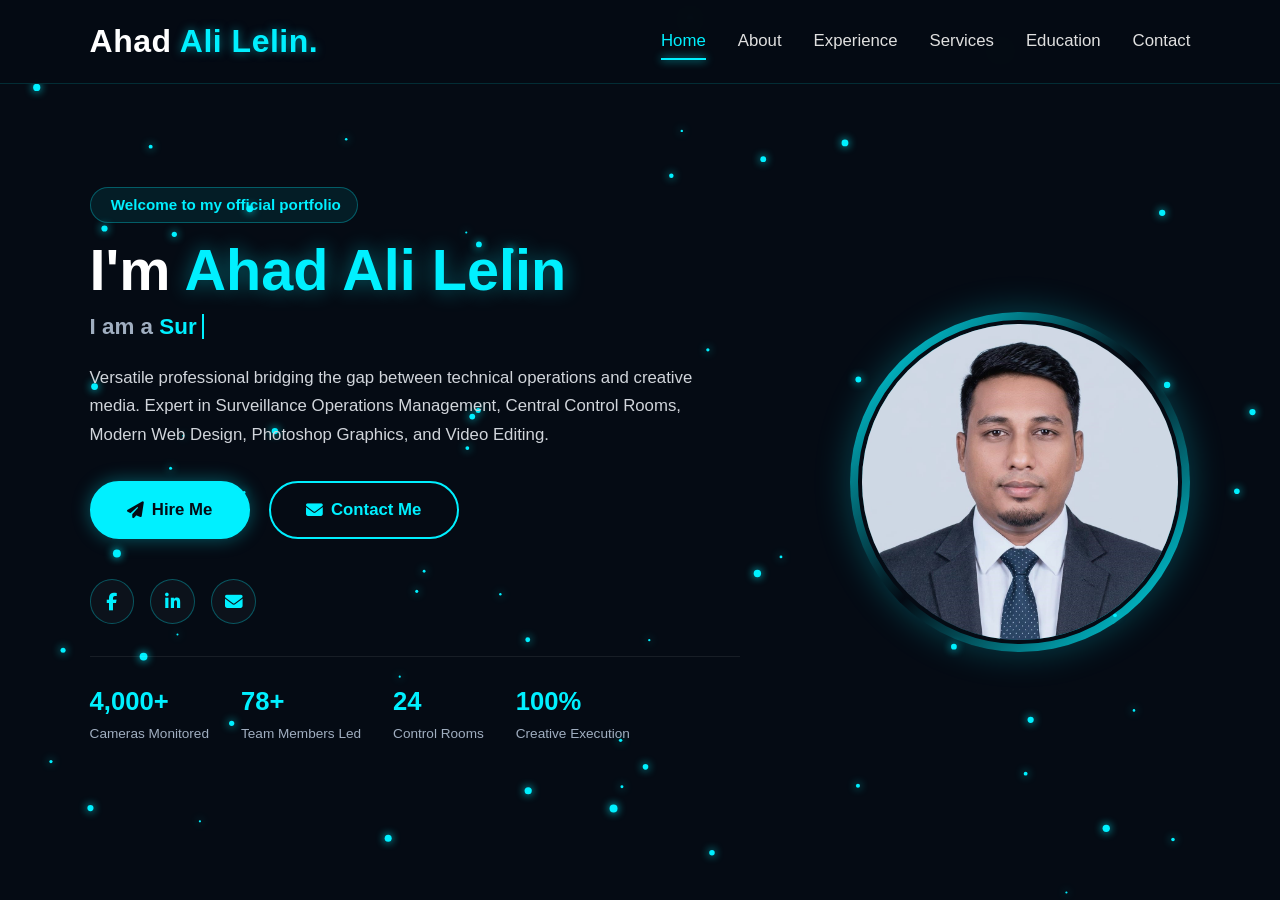
==== index.html @ 4cce3e2f "Update index.html" ====
<!DOCTYPE html>
<html lang="bn">
<head>
    <meta charset="UTF-8">
    <meta name="viewport" content="width=device-width, initial-scale=1.0">
    <title>Ahad Ali Lelin - Portfolio</title>
    <link rel="stylesheet" href="https://cdnjs.cloudflare.com/ajax/libs/font-awesome/6.4.2/css/all.min.css">
    <style>
        * { margin: 0; padding: 0; box-sizing: border-box; font-family: 'Segoe UI', Tahoma, Geneva, Verdana, sans-serif; }
        body { background-color: #050b14; color: #fff; overflow-x: hidden; line-height: 1.6; }
        #bg-canvas { position: fixed; top: 0; left: 0; width: 100%; height: 100%; z-index: -1; background-color: #050b14; pointer-events: none; }
        
        .header { position: fixed; top: 0; left: 0; width: 100%; padding: 1rem 7%; background: rgba(5, 11, 20, 0.95); backdrop-filter: blur(12px); display: flex; justify-content: space-between; align-items: center; z-index: 100; border-bottom: 1px solid rgba(0, 240, 255, 0.15); }
        .logo { font-size: 2rem; color: #fff; text-decoration: none; font-weight: 700; letter-spacing: 0.5px; }
        .logo span { color: #00f0ff; text-shadow: 0 0 10px rgba(0, 240, 255, 0.5); }
        
        .navbar { display: flex; align-items: center; gap: 2rem; }
        .navbar a { font-size: 1.05rem; color: #e0e0e0; text-decoration: none; font-weight: 500; transition: all 0.3s ease; position: relative; }
        .navbar a::after { content: ''; position: absolute; bottom: -5px; left: 0; width: 0%; height: 2px; background: #00f0ff; transition: 0.3s ease; box-shadow: 0 0 8px #00f0ff; }
        .navbar a:hover::after, .navbar a.active::after { width: 100%; }
        .navbar a:hover, .navbar a.active { color: #00f0ff; }
        
        /* Mobile Menu Toggle Icon */
        #menu-icon { font-size: 1.8rem; color: #00f0ff; cursor: pointer; display: none; }

        section { min-height: 100vh; padding: 8rem 7% 4rem; max-width: 1300px; margin: 0 auto; }
        
        .home { display: flex; align-items: center; justify-content: space-between; gap: 4rem; }
        .home-content { max-width: 650px; }
        .greeting-badge {
            display: inline-block;
            background: rgba(0, 240, 255, 0.08);
            border: 1px solid rgba(0, 240, 255, 0.3);
            color: #00f0ff;
            padding: 0.3rem 1rem;
            border-radius: 20px;
            font-size: 0.95rem;
            margin-bottom: 1rem;
            font-weight: 600;
        }

        .home-content h1 { font-size: 3.6rem; font-weight: 800; margin-bottom: 0.4rem; color: #fff; line-height: 1.1; }
        .home-content h1 span { color: #00f0ff; text-shadow: 0 0 20px rgba(0, 240, 255, 0.4); }
        .typing-title { font-size: 1.4rem; font-weight: 600; color: #a0aec0; margin-bottom: 1.2rem; min-height: 2.2rem; }
        .typing-title span { color: #00f0ff; border-right: 2px solid #00f0ff; padding-right: 5px; animation: blink 0.75s infinite; }

        @keyframes blink { 0%, 100% { border-color: transparent; } 50% { border-color: #00f0ff; } }

        .home-content p { font-size: 1.05rem; margin-bottom: 2rem; color: #d1d5db; line-height: 1.7; }
        
        .btn-group { display: flex; gap: 1.2rem; align-items: center; margin-bottom: 2.5rem; flex-wrap: wrap; }
        .btn { display: inline-flex; align-items: center; gap: 0.5rem; padding: 0.85rem 2.2rem; background: #00f0ff; border-radius: 30px; box-shadow: 0 0 18px rgba(0, 240, 255, 0.35); font-size: 1.05rem; color: #050b14; text-decoration: none; font-weight: 700; transition: 0.3s ease; border: 2px solid #00f0ff; }
        .btn:hover { box-shadow: 0 0 28px #00f0ff; transform: translateY(-2px); }
        .btn-outline { background: transparent; color: #00f0ff; box-shadow: none; }
        .btn-outline:hover { background: rgba(0, 240, 255, 0.1); color: #00f0ff; box-shadow: 0 0 15px rgba(0, 240, 255, 0.2); }

        .social-media { display: flex; gap: 1rem; }
        .social-media a { display: inline-flex; justify-content: center; align-items: center; width: 2.8rem; height: 2.8rem; background: rgba(255, 255, 255, 0.03); border: 1px solid rgba(0, 240, 255, 0.3); border-radius: 50%; font-size: 1.1rem; color: #00f0ff; text-decoration: none; transition: 0.3s ease; }
        .social-media a:hover { background: #00f0ff; color: #050b14; box-shadow: 0 0 20px #00f0ff; transform: translateY(-3px); }
        
        .home-img { position: relative; display: flex; justify-content: center; align-items: center; }
        .img-box { position: relative; width: 340px; height: 340px; border-radius: 50%; padding: 8px; background: linear-gradient(135deg, #00f0ff, transparent, #00f0ff); box-shadow: 0 0 35px rgba(0, 240, 255, 0.25); }
        .img-box img { width: 100%; height: 100%; border-radius: 50%; object-fit: cover; border: 4px solid #050b14; }

        .hero-stats {
            display: flex;
            gap: 2rem;
            margin-top: 2rem;
            padding-top: 1.5rem;
            border-top: 1px solid rgba(255, 255, 255, 0.08);
        }
        .stat-item h3 { font-size: 1.6rem; color: #00f0ff; font-weight: 700; }
        .stat-item p { font-size: 0.85rem; color: #a0aec0; }

        /* Responsive Styles for Mobile */
        @media (max-width: 991px) { 
            .header { padding: 1rem 4%; } 
            section { padding: 6rem 4% 3rem; } 
            .home { flex-direction: column-reverse; text-align: center; gap: 3rem; } 
            .btn-group, .social-media, .hero-stats { justify-content: center; } 
            .typing-title { min-height: auto; }
            .img-box { width: 280px; height: 280px; }
        }

        @media (max-width: 768px) { 
            #menu-icon { display: block; }
            
            .navbar {
                position: absolute;
                top: 100%;
                left: 0;
                width: 100%;
                padding: 1rem 7%;
                background: rgba(5, 11, 20, 0.98);
                backdrop-filter: blur(15px);
                border-bottom: 1px solid rgba(0, 240, 255, 0.2);
                flex-direction: column;
                align-items: flex-start;
                gap: 1.2rem;
                display: none; /* Hidden by default */
            }

            .navbar.active {
                display: flex; /* Show when active class is toggled */
            }

            .home-content h1 { font-size: 2.5rem; } 
            .hero-stats { flex-wrap: wrap; gap: 1rem; }
        }
    </style>
</head>
<body>
    <canvas id="bg-canvas"></canvas>

    <header class="header">
        <a href="index.html" class="logo">Ahad<span> Ali Lelin.</span></a>
        
        <!-- Mobile Menu Icon -->
        <i class="fa-solid fa-bars" id="menu-icon"></i>

        <nav class="navbar" id="navbar">
            <a href="index.html" class="active">Home</a>
            <a href="about.html">About</a>
            <a href="experience.html">Experience</a>
            <a href="services.html">Services</a>
            <a href="education.html">Education</a>
            <a href="contact.html">Contact</a>
        </nav>
    </header>

    <section class="home">
        <div class="home-content">
            <div class="greeting-badge"><i class="fa-solid fa-sparkles"></i> Welcome to my official portfolio</div>
            <h1>I'm <span>Ahad Ali Lelin</span></h1>
            <div class="typing-title">I am a <span id="typed-text"></span></div>
            
            <p>Versatile professional bridging the gap between technical operations and creative media. Expert in Surveillance Operations Management, Central Control Rooms, Modern Web Design, Photoshop Graphics, and Video Editing.</p>
            
            <div class="btn-group">
                <a href="contact.html" class="btn"><i class="fa-solid fa-paper-plane"></i> Hire Me</a>
                <a href="contact.html" class="btn btn-outline"><i class="fa-solid fa-envelope"></i> Contact Me</a>
            </div>

            <div class="social-media">
                <a href="https://www.facebook.com/ahedali.co" target="_blank" title="Facebook"><i class="fa-brands fa-facebook-f"></i></a>
                <a href="https://www.linkedin.com/in/ahed-ali-1a391a42a" target="_blank" title="LinkedIn"><i class="fa-brands fa-linkedin-in"></i></a>
                <a href="mailto:lalin1622214@gmail.com" title="Email"><i class="fa-solid fa-envelope"></i></a>
            </div>

            <div class="hero-stats">
                <div class="stat-item">
                    <h3>4,000+</h3>
                    <p>Cameras Monitored</p>
                </div>
                <div class="stat-item">
                    <h3>78+</h3>
                    <p>Team Members Led</p>
                </div>
                <div class="stat-item">
                    <h3>24</h3>
                    <p>Control Rooms</p>
                </div>
                <div class="stat-item">
                    <h3>100%</h3>
                    <p>Creative Execution</p>
                </div>
            </div>
        </div>

        <div class="home-img">
            <div class="img-box">
                <img src="profile.jpg" alt="Ahad Ali Lelin">
            </div>
        </div>
    </section>

    <script>
        // Mobile Navbar Toggle Functionality
        const menuIcon = document.getElementById('menu-icon');
        const navbar = document.getElementById('navbar');

        menuIcon.addEventListener('click', () => {
            navbar.classList.toggle('active');
            menuIcon.classList.toggle('fa-xmark'); // Icon changes to 'X' on open
        });

        // Close navbar when clicking on a link (for smooth navigation)
        document.querySelectorAll('.navbar a').forEach(link => {
            link.addEventListener('click', () => {
                navbar.classList.remove('active');
                menuIcon.classList.remove('fa-xmark');
            });
        });

        // Typing animation
        const textArray = [
            "Surveillance Operations Lead", 
            "Central Control Room Expert", 
            "Modern Web Designer", 
            "Graphic & Video Creator", 
            "B2B Workflow Specialist"
        ];
        let textIndex = 0;
        let charIndex = 0;
        const typedTextSpan = document.getElementById("typed-text");

        function type() {
            if (charIndex < textArray[textIndex].length) {
                typedTextSpan.textContent += textArray[textIndex].charAt(charIndex);
                charIndex++;
                setTimeout(type, 100);
            } else {
                setTimeout(erase, 2000);
            }
        }

        function erase() {
            if (charIndex > 0) {
                typedTextSpan.textContent = textArray[textIndex].substring(0, charIndex - 1);
                charIndex--;
                setTimeout(erase, 50);
            } else {
                textIndex = (textIndex + 1) % textArray.length;
                setTimeout(type, 500);
            }
        }

        document.addEventListener("DOMContentLoaded", () => {
            if (textArray.length) setTimeout(type, 1000);
        });

        // Canvas Background Animation
        const canvas = document.getElementById('bg-canvas');
        const ctx = canvas.getContext('2d');
        let particlesArray = [];
        const numberOfParticles = 70;

        function resizeCanvas() { canvas.width = window.innerWidth; canvas.height = window.innerHeight; }
        resizeCanvas();
        window.addEventListener('resize', resizeCanvas);

        class Particle {
            constructor() {
                this.x = Math.random() * canvas.width;
                this.y = Math.random() * canvas.height;
                this.size = Math.random() * 3 + 1;
                this.speedX = (Math.random() - 0.5) * 0.5;
                this.speedY = (Math.random() - 0.5) * 0.5;
                this.color = '#00f0ff';
            }
            update() {
                this.x += this.speedX; this.y += this.speedY;
                if (this.x > canvas.width) this.x = 0; if (this.x < 0) this.x = canvas.width;
                if (this.y > canvas.height) this.y = 0; if (this.y < 0) this.y = canvas.height;
            }
            draw() {
                ctx.beginPath(); ctx.arc(this.x, this.y, this.size, 0, Math.PI * 2);
                ctx.fillStyle = this.color; ctx.shadowBlur = 8; ctx.shadowColor = this.color; ctx.fill();
            }
        }

        function init() { particlesArray = []; for (let i = 0; i < numberOfParticles; i++) { particlesArray.push(new Particle()); } }
        function animate() { ctx.clearRect(0, 0, canvas.width, canvas.height); for (let i = 0; i < particlesArray.length; i++) { particlesArray[i].update(); particlesArray[i].draw(); } requestAnimationFrame(animate); }
        init(); animate();
    </script>
</body>
</html>
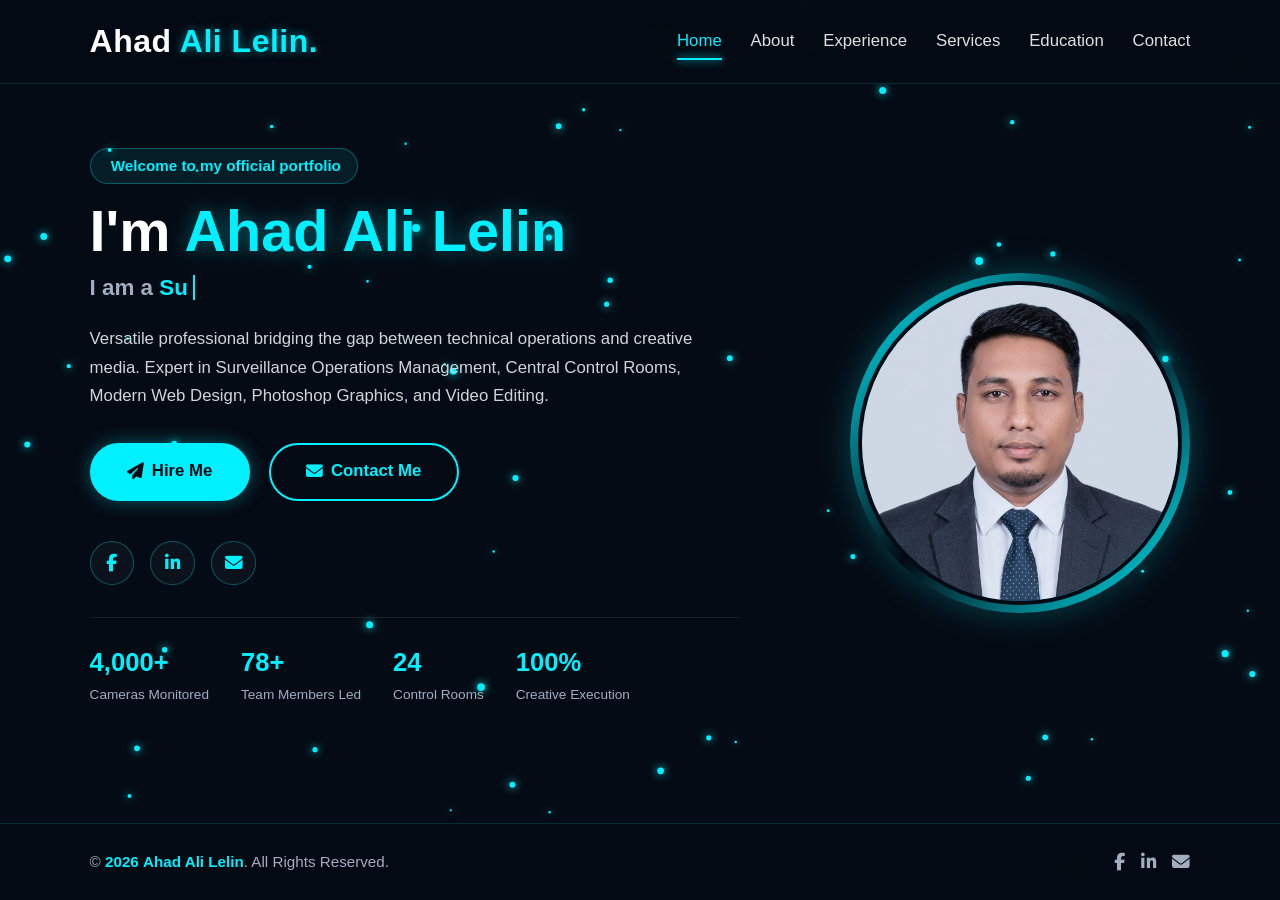
==== commit 7a17cc2a: "Update index.html" ====
--- a/index.html
+++ b/index.html
@@ -7,23 +7,35 @@
     <link rel="stylesheet" href="https://cdnjs.cloudflare.com/ajax/libs/font-awesome/6.4.2/css/all.min.css">
     <style>
         * { margin: 0; padding: 0; box-sizing: border-box; font-family: 'Segoe UI', Tahoma, Geneva, Verdana, sans-serif; }
-        body { background-color: #050b14; color: #fff; overflow-x: hidden; line-height: 1.6; }
+        body { background-color: #050b14; color: #fff; overflow-x: hidden; line-height: 1.6; display: flex; flex-direction: column; min-height: 100vh; }
         #bg-canvas { position: fixed; top: 0; left: 0; width: 100%; height: 100%; z-index: -1; background-color: #050b14; pointer-events: none; }
         
-        .header { position: fixed; top: 0; left: 0; width: 100%; padding: 1rem 7%; background: rgba(5, 11, 20, 0.95); backdrop-filter: blur(12px); display: flex; justify-content: space-between; align-items: center; z-index: 100; border-bottom: 1px solid rgba(0, 240, 255, 0.15); }
-        .logo { font-size: 2rem; color: #fff; text-decoration: none; font-weight: 700; letter-spacing: 0.5px; }
+        /* Fixed Header Always Visible */
+        .header { 
+            position: fixed; 
+            top: 0; 
+            left: 0; 
+            width: 100%; 
+            padding: 1rem 7%; 
+            background: rgba(5, 11, 20, 0.95); 
+            backdrop-filter: blur(12px); 
+            display: flex; 
+            justify-content: space-between; 
+            align-items: center; 
+            z-index: 100; 
+            border-bottom: 1px solid rgba(0, 240, 255, 0.15); 
+        }
+
+        .logo { font-size: 2rem; color: #fff; text-decoration: none; font-weight: 700; letter-spacing: 0.5px; white-space: nowrap; }
         .logo span { color: #00f0ff; text-shadow: 0 0 10px rgba(0, 240, 255, 0.5); }
         
-        .navbar { display: flex; align-items: center; gap: 2rem; }
-        .navbar a { font-size: 1.05rem; color: #e0e0e0; text-decoration: none; font-weight: 500; transition: all 0.3s ease; position: relative; }
+        .navbar { display: flex; align-items: center; gap: 1.8rem; }
+        .navbar a { font-size: 1.05rem; color: #e0e0e0; text-decoration: none; font-weight: 500; transition: all 0.3s ease; position: relative; white-space: nowrap; }
         .navbar a::after { content: ''; position: absolute; bottom: -5px; left: 0; width: 0%; height: 2px; background: #00f0ff; transition: 0.3s ease; box-shadow: 0 0 8px #00f0ff; }
         .navbar a:hover::after, .navbar a.active::after { width: 100%; }
         .navbar a:hover, .navbar a.active { color: #00f0ff; }
-        
-        /* Mobile Menu Toggle Icon */
-        #menu-icon { font-size: 1.8rem; color: #00f0ff; cursor: pointer; display: none; }
-
-        section { min-height: 100vh; padding: 8rem 7% 4rem; max-width: 1300px; margin: 0 auto; }
+
+        section { min-height: calc(100vh - 120px); padding: 8rem 7% 4rem; max-width: 1300px; margin: 0 auto; width: 100%; flex: 1; }
         
         .home { display: flex; align-items: center; justify-content: space-between; gap: 4rem; }
         .home-content { max-width: 650px; }
@@ -72,40 +84,103 @@
         .stat-item h3 { font-size: 1.6rem; color: #00f0ff; font-weight: 700; }
         .stat-item p { font-size: 0.85rem; color: #a0aec0; }
 
-        /* Responsive Styles for Mobile */
+        /* Footer Styling */
+        .footer {
+            background: rgba(5, 11, 20, 0.95);
+            backdrop-filter: blur(12px);
+            border-top: 1px solid rgba(0, 240, 255, 0.15);
+            padding: 1.5rem 7%;
+            text-align: center;
+            margin-top: auto;
+        }
+
+        .footer-content {
+            max-width: 1300px;
+            margin: 0 auto;
+            display: flex;
+            justify-content: space-between;
+            align-items: center;
+            flex-wrap: wrap;
+            gap: 1rem;
+        }
+
+        .footer-text {
+            color: #a0aec0;
+            font-size: 0.95rem;
+        }
+
+        .footer-text span {
+            color: #00f0ff;
+            font-weight: 600;
+        }
+
+        .footer-socials {
+            display: flex;
+            gap: 1rem;
+        }
+
+        .footer-socials a {
+            color: #a0aec0;
+            font-size: 1.1rem;
+            transition: all 0.3s ease;
+        }
+
+        .footer-socials a:hover {
+            color: #00f0ff;
+            transform: translateY(-2px);
+        }
+
+        /* Tablet Responsive Styles */
         @media (max-width: 991px) { 
-            .header { padding: 1rem 4%; } 
-            section { padding: 6rem 4% 3rem; } 
+            .header { padding: 0.8rem 4%; } 
+            section { padding: 6.5rem 4% 3rem; } 
             .home { flex-direction: column-reverse; text-align: center; gap: 3rem; } 
             .btn-group, .social-media, .hero-stats { justify-content: center; } 
             .typing-title { min-height: auto; }
             .img-box { width: 280px; height: 280px; }
         }
 
+        /* Mobile Responsive Styles */
         @media (max-width: 768px) { 
-            #menu-icon { display: block; }
-            
+            .header {
+                flex-direction: column;
+                gap: 0.6rem;
+                padding: 0.8rem 3%;
+            }
+
+            .logo {
+                font-size: 1.5rem;
+            }
+
             .navbar {
-                position: absolute;
-                top: 100%;
-                left: 0;
+                display: flex !important;
                 width: 100%;
-                padding: 1rem 7%;
-                background: rgba(5, 11, 20, 0.98);
-                backdrop-filter: blur(15px);
-                border-bottom: 1px solid rgba(0, 240, 255, 0.2);
+                overflow-x: auto;
+                white-space: nowrap;
+                justify-content: flex-start;
+                padding-bottom: 0.4rem;
+                gap: 1.2rem;
+                -webkit-overflow-scrolling: touch;
+            }
+
+            .navbar::-webkit-scrollbar {
+                display: none;
+            }
+
+            .navbar a {
+                font-size: 0.95rem;
+                padding: 0.2rem 0;
+            }
+
+            section { padding-top: 8.5rem; }
+            .home-content h1 { font-size: 2.2rem; } 
+            .hero-stats { flex-wrap: wrap; gap: 1rem; }
+
+            .footer-content {
                 flex-direction: column;
-                align-items: flex-start;
-                gap: 1.2rem;
-                display: none; /* Hidden by default */
-            }
-
-            .navbar.active {
-                display: flex; /* Show when active class is toggled */
-            }
-
-            .home-content h1 { font-size: 2.5rem; } 
-            .hero-stats { flex-wrap: wrap; gap: 1rem; }
+                justify-content: center;
+                text-align: center;
+            }
         }
     </style>
 </head>
@@ -115,9 +190,6 @@
     <header class="header">
         <a href="index.html" class="logo">Ahad<span> Ali Lelin.</span></a>
         
-        <!-- Mobile Menu Icon -->
-        <i class="fa-solid fa-bars" id="menu-icon"></i>
-
         <nav class="navbar" id="navbar">
             <a href="index.html" class="active">Home</a>
             <a href="about.html">About</a>
@@ -174,23 +246,21 @@
         </div>
     </section>
 
+    <!-- Footer Section -->
+    <footer class="footer">
+        <div class="footer-content">
+            <p class="footer-text">&copy; <span id="year"></span> <span>Ahad Ali Lelin</span>. All Rights Reserved.</p>
+            <div class="footer-socials">
+                <a href="https://www.facebook.com/ahedali.co" target="_blank" title="Facebook"><i class="fa-brands fa-facebook-f"></i></a>
+                <a href="https://www.linkedin.com/in/ahed-ali-1a391a42a" target="_blank" title="LinkedIn"><i class="fa-brands fa-linkedin-in"></i></a>
+                <a href="mailto:lalin1622214@gmail.com" title="Email"><i class="fa-solid fa-envelope"></i></a>
+            </div>
+        </div>
+    </footer>
+
     <script>
-        // Mobile Navbar Toggle Functionality
-        const menuIcon = document.getElementById('menu-icon');
-        const navbar = document.getElementById('navbar');
-
-        menuIcon.addEventListener('click', () => {
-            navbar.classList.toggle('active');
-            menuIcon.classList.toggle('fa-xmark'); // Icon changes to 'X' on open
-        });
-
-        // Close navbar when clicking on a link (for smooth navigation)
-        document.querySelectorAll('.navbar a').forEach(link => {
-            link.addEventListener('click', () => {
-                navbar.classList.remove('active');
-                menuIcon.classList.remove('fa-xmark');
-            });
-        });
+        // Set dynamic current year in footer
+        document.getElementById('year').textContent = new Date().getFullYear();
 
         // Typing animation
         const textArray = [
@@ -229,7 +299,7 @@
             if (textArray.length) setTimeout(type, 1000);
         });
 
-        // Canvas Background Animation
+        // Background Particles Canvas Animation
         const canvas = document.getElementById('bg-canvas');
         const ctx = canvas.getContext('2d');
         let particlesArray = [];
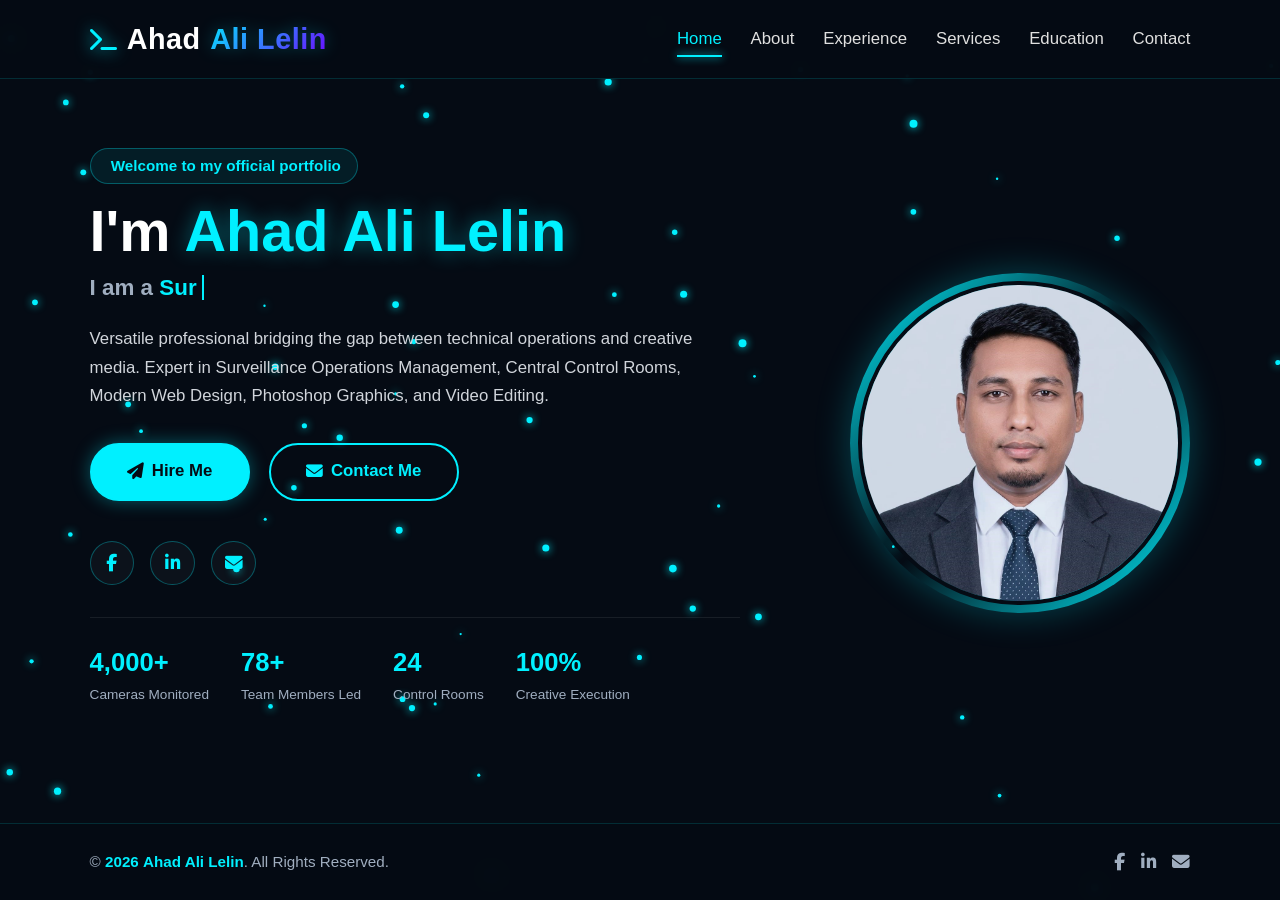
==== commit 3cba93cb: "Update index.html" ====
--- a/index.html
+++ b/index.html
@@ -26,8 +26,37 @@
             border-bottom: 1px solid rgba(0, 240, 255, 0.15); 
         }
 
-        .logo { font-size: 2rem; color: #fff; text-decoration: none; font-weight: 700; letter-spacing: 0.5px; white-space: nowrap; }
-        .logo span { color: #00f0ff; text-shadow: 0 0 10px rgba(0, 240, 255, 0.5); }
+        /* Updated Dynamic Neon Logo Styles */
+        .logo { 
+            font-size: 1.8rem; 
+            color: #ffffff; 
+            text-decoration: none; 
+            font-weight: 700; 
+            letter-spacing: 0.5px; 
+            white-space: nowrap; 
+            display: inline-flex;
+            align-items: center;
+            gap: 0.6rem;
+            transition: all 0.3s ease;
+        }
+
+        .logo-icon {
+            font-size: 1.5rem;
+            color: #00f0ff;
+            filter: drop-shadow(0 0 8px rgba(0, 240, 255, 0.8));
+            transition: transform 0.4s ease, color 0.4s ease;
+        }
+
+        .logo-accent {
+            background: linear-gradient(135deg, #00f0ff 0%, #7000ff 100%);
+            -webkit-background-clip: text;
+            -webkit-text-fill-color: transparent;
+            filter: drop-shadow(0 0 8px rgba(0, 240, 255, 0.3));
+        }
+
+        .logo:hover .logo-icon {
+            transform: rotate(15deg) scale(1.1);
+        }
         
         .navbar { display: flex; align-items: center; gap: 1.8rem; }
         .navbar a { font-size: 1.05rem; color: #e0e0e0; text-decoration: none; font-weight: 500; transition: all 0.3s ease; position: relative; white-space: nowrap; }
@@ -187,8 +216,11 @@
 <body>
     <canvas id="bg-canvas"></canvas>
 
+    <!-- Header with Dynamic Logo -->
     <header class="header">
-        <a href="index.html" class="logo">Ahad<span> Ali Lelin.</span></a>
+        <a href="index.html" class="logo">
+            <i class="fa-solid fa-terminal logo-icon"></i> Ahad<span class="logo-accent"> Ali Lelin</span>
+        </a>
         
         <nav class="navbar" id="navbar">
             <a href="index.html" class="active">Home</a>
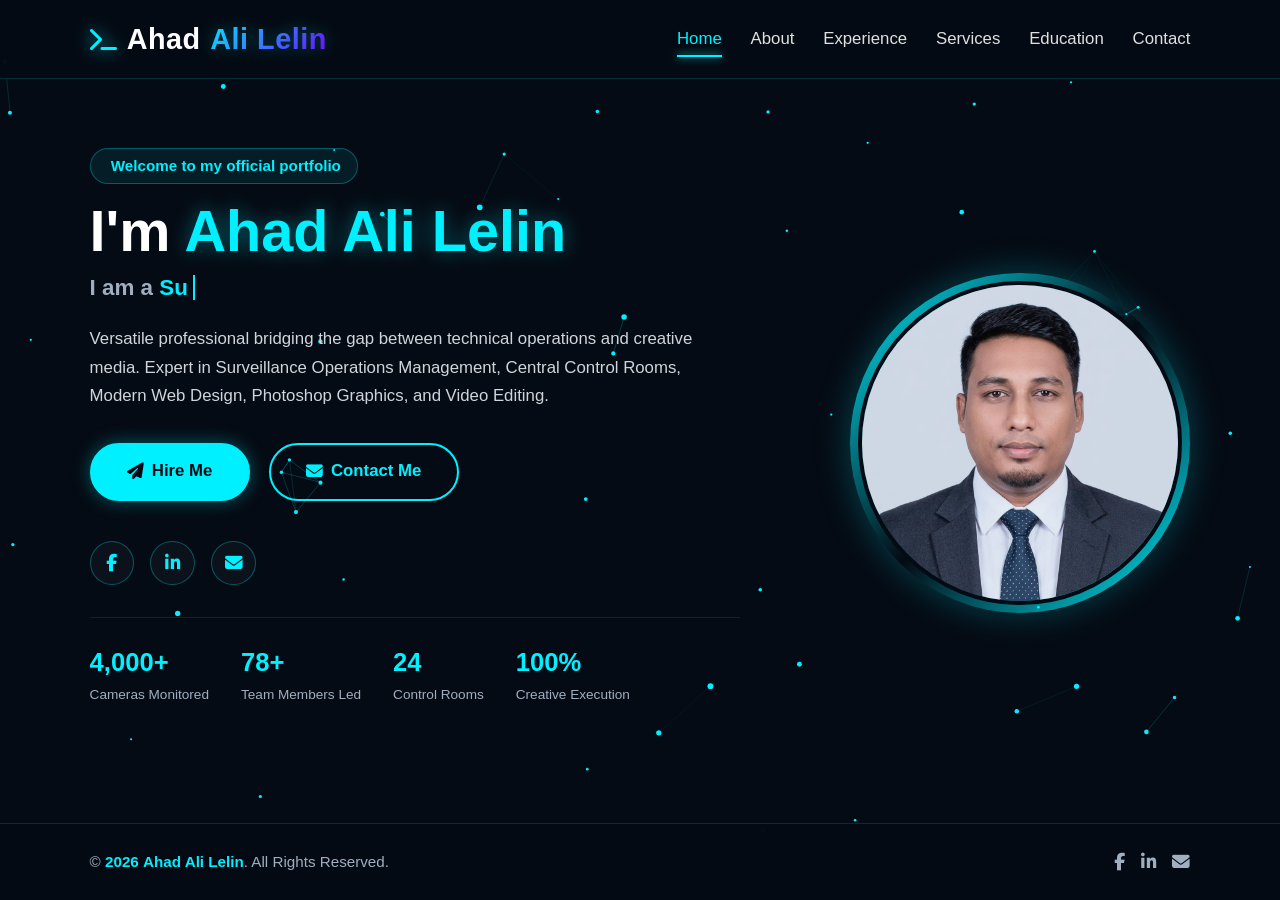
==== commit f7728244: "Update index.html" ====
--- a/index.html
+++ b/index.html
@@ -26,7 +26,7 @@
             border-bottom: 1px solid rgba(0, 240, 255, 0.15); 
         }
 
-        /* Updated Dynamic Neon Logo Styles */
+        /* Dynamic Neon Logo Styles */
         .logo { 
             font-size: 1.8rem; 
             color: #ffffff; 
@@ -216,7 +216,6 @@
 <body>
     <canvas id="bg-canvas"></canvas>
 
-    <!-- Header with Dynamic Logo -->
     <header class="header">
         <a href="index.html" class="logo">
             <i class="fa-solid fa-terminal logo-icon"></i> Ahad<span class="logo-accent"> Ali Lelin</span>
@@ -278,7 +277,6 @@
         </div>
     </section>
 
-    <!-- Footer Section -->
     <footer class="footer">
         <div class="footer-content">
             <p class="footer-text">&copy; <span id="year"></span> <span>Ahad Ali Lelin</span>. All Rights Reserved.</p>
@@ -331,39 +329,81 @@
             if (textArray.length) setTimeout(type, 1000);
         });
 
-        // Background Particles Canvas Animation
+        // Background Particles Canvas Animation (Services Page Logic with Connecting Lines)
         const canvas = document.getElementById('bg-canvas');
         const ctx = canvas.getContext('2d');
         let particlesArray = [];
-        const numberOfParticles = 70;
-
-        function resizeCanvas() { canvas.width = window.innerWidth; canvas.height = window.innerHeight; }
+        const numberOfParticles = 60;
+
+        function resizeCanvas() { 
+            canvas.width = window.innerWidth; 
+            canvas.height = window.innerHeight; 
+        }
         resizeCanvas();
-        window.addEventListener('resize', resizeCanvas);
+
+        window.addEventListener('resize', () => {
+            resizeCanvas();
+            init();
+        });
 
         class Particle {
             constructor() {
                 this.x = Math.random() * canvas.width;
                 this.y = Math.random() * canvas.height;
-                this.size = Math.random() * 3 + 1;
+                this.size = Math.random() * 2 + 1;
                 this.speedX = (Math.random() - 0.5) * 0.5;
                 this.speedY = (Math.random() - 0.5) * 0.5;
                 this.color = '#00f0ff';
             }
             update() {
-                this.x += this.speedX; this.y += this.speedY;
-                if (this.x > canvas.width) this.x = 0; if (this.x < 0) this.x = canvas.width;
-                if (this.y > canvas.height) this.y = 0; if (this.y < 0) this.y = canvas.height;
+                this.x += this.speedX; 
+                this.y += this.speedY;
+                if (this.x > canvas.width) this.x = 0; 
+                if (this.x < 0) this.x = canvas.width;
+                if (this.y > canvas.height) this.y = 0; 
+                if (this.y < 0) this.y = canvas.height;
             }
             draw() {
-                ctx.beginPath(); ctx.arc(this.x, this.y, this.size, 0, Math.PI * 2);
-                ctx.fillStyle = this.color; ctx.shadowBlur = 8; ctx.shadowColor = this.color; ctx.fill();
-            }
-        }
-
-        function init() { particlesArray = []; for (let i = 0; i < numberOfParticles; i++) { particlesArray.push(new Particle()); } }
-        function animate() { ctx.clearRect(0, 0, canvas.width, canvas.height); for (let i = 0; i < particlesArray.length; i++) { particlesArray[i].update(); particlesArray[i].draw(); } requestAnimationFrame(animate); }
-        init(); animate();
+                ctx.beginPath(); 
+                ctx.arc(this.x, this.y, this.size, 0, Math.PI * 2);
+                ctx.fillStyle = this.color; 
+                ctx.fill();
+            }
+        }
+
+        function init() { 
+            particlesArray = []; 
+            for (let i = 0; i < numberOfParticles; i++) { 
+                particlesArray.push(new Particle()); 
+            } 
+        }
+
+        function animate() { 
+            ctx.clearRect(0, 0, canvas.width, canvas.height); 
+            for (let i = 0; i < particlesArray.length; i++) { 
+                particlesArray[i].update(); 
+                particlesArray[i].draw(); 
+
+                for (let j = i; j < particlesArray.length; j++) {
+                    const dx = particlesArray[i].x - particlesArray[j].x;
+                    const dy = particlesArray[i].y - particlesArray[j].y;
+                    const distance = Math.sqrt(dx * dx + dy * dy);
+                    
+                    if (distance < 100) {
+                        ctx.beginPath();
+                        ctx.strokeStyle = `rgba(0, 240, 255, ${0.8 - distance/100})`;
+                        ctx.lineWidth = 0.5;
+                        ctx.moveTo(particlesArray[i].x, particlesArray[i].y);
+                        ctx.lineTo(particlesArray[j].x, particlesArray[j].y);
+                        ctx.stroke();
+                    }
+                }
+            } 
+            requestAnimationFrame(animate); 
+        }
+
+        init(); 
+        animate();
     </script>
 </body>
 </html>
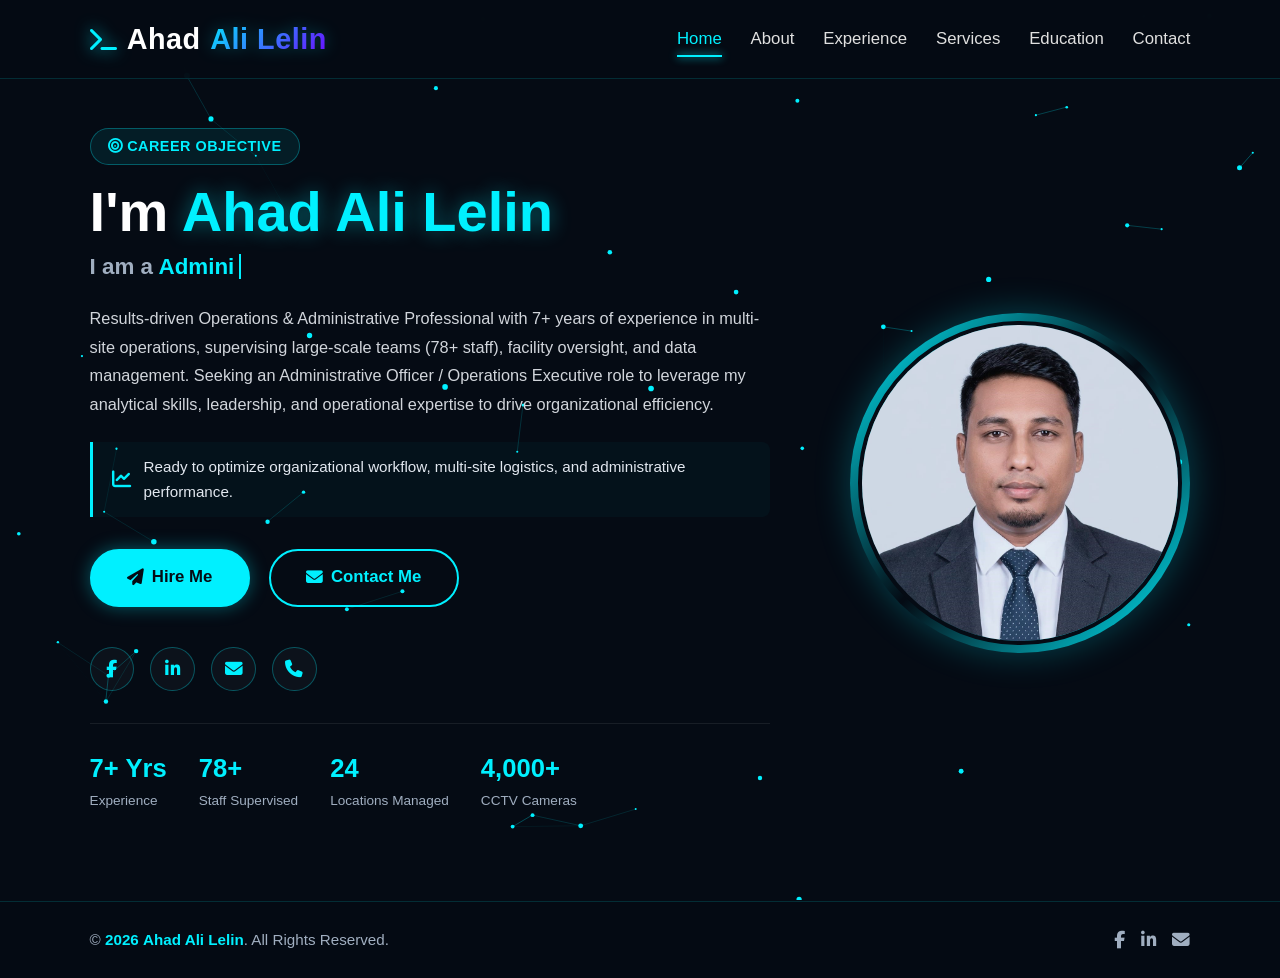
==== commit c3b139e8: "Update index.html" ====
--- a/index.html
+++ b/index.html
@@ -10,7 +10,6 @@
         body { background-color: #050b14; color: #fff; overflow-x: hidden; line-height: 1.6; display: flex; flex-direction: column; min-height: 100vh; }
         #bg-canvas { position: fixed; top: 0; left: 0; width: 100%; height: 100%; z-index: -1; background-color: #050b14; pointer-events: none; }
         
-        /* Fixed Header Always Visible */
         .header { 
             position: fixed; 
             top: 0; 
@@ -26,7 +25,6 @@
             border-bottom: 1px solid rgba(0, 240, 255, 0.15); 
         }
 
-        /* Dynamic Neon Logo Styles */
         .logo { 
             font-size: 1.8rem; 
             color: #ffffff; 
@@ -44,7 +42,7 @@
             font-size: 1.5rem;
             color: #00f0ff;
             filter: drop-shadow(0 0 8px rgba(0, 240, 255, 0.8));
-            transition: transform 0.4s ease, color 0.4s ease;
+            transition: transform 0.4s ease;
         }
 
         .logo-accent {
@@ -54,9 +52,7 @@
             filter: drop-shadow(0 0 8px rgba(0, 240, 255, 0.3));
         }
 
-        .logo:hover .logo-icon {
-            transform: rotate(15deg) scale(1.1);
-        }
+        .logo:hover .logo-icon { transform: rotate(15deg) scale(1.1); }
         
         .navbar { display: flex; align-items: center; gap: 1.8rem; }
         .navbar a { font-size: 1.05rem; color: #e0e0e0; text-decoration: none; font-weight: 500; transition: all 0.3s ease; position: relative; white-space: nowrap; }
@@ -67,28 +63,44 @@
         section { min-height: calc(100vh - 120px); padding: 8rem 7% 4rem; max-width: 1300px; margin: 0 auto; width: 100%; flex: 1; }
         
         .home { display: flex; align-items: center; justify-content: space-between; gap: 4rem; }
-        .home-content { max-width: 650px; }
+        .home-content { max-width: 680px; }
         .greeting-badge {
             display: inline-block;
             background: rgba(0, 240, 255, 0.08);
             border: 1px solid rgba(0, 240, 255, 0.3);
             color: #00f0ff;
-            padding: 0.3rem 1rem;
+            padding: 0.38rem 1.1rem;
             border-radius: 20px;
-            font-size: 0.95rem;
+            font-size: 0.9rem;
             margin-bottom: 1rem;
             font-weight: 600;
-        }
-
-        .home-content h1 { font-size: 3.6rem; font-weight: 800; margin-bottom: 0.4rem; color: #fff; line-height: 1.1; }
+            letter-spacing: 0.5px;
+        }
+
+        .home-content h1 { font-size: 3.5rem; font-weight: 800; margin-bottom: 0.4rem; color: #fff; line-height: 1.1; }
         .home-content h1 span { color: #00f0ff; text-shadow: 0 0 20px rgba(0, 240, 255, 0.4); }
         .typing-title { font-size: 1.4rem; font-weight: 600; color: #a0aec0; margin-bottom: 1.2rem; min-height: 2.2rem; }
         .typing-title span { color: #00f0ff; border-right: 2px solid #00f0ff; padding-right: 5px; animation: blink 0.75s infinite; }
 
         @keyframes blink { 0%, 100% { border-color: transparent; } 50% { border-color: #00f0ff; } }
 
-        .home-content p { font-size: 1.05rem; margin-bottom: 2rem; color: #d1d5db; line-height: 1.7; }
-        
+        .home-content p { font-size: 1.02rem; margin-bottom: 1.5rem; color: #d1d5db; line-height: 1.75; }
+        
+        /* Modern Objective Box */
+        .objective-card {
+            background: rgba(0, 240, 255, 0.03);
+            border-left: 3px solid #00f0ff;
+            padding: 0.8rem 1.2rem;
+            border-radius: 0 8px 8px 0;
+            margin-bottom: 2rem;
+            font-size: 0.95rem;
+            color: #e2e8f0;
+            display: flex;
+            align-items: center;
+            gap: 0.8rem;
+        }
+        .objective-card i { color: #00f0ff; font-size: 1.2rem; }
+
         .btn-group { display: flex; gap: 1.2rem; align-items: center; margin-bottom: 2.5rem; flex-wrap: wrap; }
         .btn { display: inline-flex; align-items: center; gap: 0.5rem; padding: 0.85rem 2.2rem; background: #00f0ff; border-radius: 30px; box-shadow: 0 0 18px rgba(0, 240, 255, 0.35); font-size: 1.05rem; color: #050b14; text-decoration: none; font-weight: 700; transition: 0.3s ease; border: 2px solid #00f0ff; }
         .btn:hover { box-shadow: 0 0 28px #00f0ff; transform: translateY(-2px); }
@@ -113,7 +125,6 @@
         .stat-item h3 { font-size: 1.6rem; color: #00f0ff; font-weight: 700; }
         .stat-item p { font-size: 0.85rem; color: #a0aec0; }
 
-        /* Footer Styling */
         .footer {
             background: rgba(5, 11, 20, 0.95);
             backdrop-filter: blur(12px);
@@ -133,83 +144,31 @@
             gap: 1rem;
         }
 
-        .footer-text {
-            color: #a0aec0;
-            font-size: 0.95rem;
-        }
-
-        .footer-text span {
-            color: #00f0ff;
-            font-weight: 600;
-        }
-
-        .footer-socials {
-            display: flex;
-            gap: 1rem;
-        }
-
-        .footer-socials a {
-            color: #a0aec0;
-            font-size: 1.1rem;
-            transition: all 0.3s ease;
-        }
-
-        .footer-socials a:hover {
-            color: #00f0ff;
-            transform: translateY(-2px);
-        }
-
-        /* Tablet Responsive Styles */
+        .footer-text { color: #a0aec0; font-size: 0.95rem; }
+        .footer-text span { color: #00f0ff; font-weight: 600; }
+        .footer-socials { display: flex; gap: 1rem; }
+        .footer-socials a { color: #a0aec0; font-size: 1.1rem; transition: all 0.3s ease; }
+        .footer-socials a:hover { color: #00f0ff; transform: translateY(-2px); }
+
         @media (max-width: 991px) { 
             .header { padding: 0.8rem 4%; } 
             section { padding: 6.5rem 4% 3rem; } 
             .home { flex-direction: column-reverse; text-align: center; gap: 3rem; } 
             .btn-group, .social-media, .hero-stats { justify-content: center; } 
-            .typing-title { min-height: auto; }
+            .objective-card { text-align: left; }
             .img-box { width: 280px; height: 280px; }
         }
 
-        /* Mobile Responsive Styles */
         @media (max-width: 768px) { 
-            .header {
-                flex-direction: column;
-                gap: 0.6rem;
-                padding: 0.8rem 3%;
-            }
-
-            .logo {
-                font-size: 1.5rem;
-            }
-
-            .navbar {
-                display: flex !important;
-                width: 100%;
-                overflow-x: auto;
-                white-space: nowrap;
-                justify-content: flex-start;
-                padding-bottom: 0.4rem;
-                gap: 1.2rem;
-                -webkit-overflow-scrolling: touch;
-            }
-
-            .navbar::-webkit-scrollbar {
-                display: none;
-            }
-
-            .navbar a {
-                font-size: 0.95rem;
-                padding: 0.2rem 0;
-            }
-
+            .header { flex-direction: column; gap: 0.6rem; padding: 0.8rem 3%; }
+            .logo { font-size: 1.5rem; }
+            .navbar { display: flex !important; width: 100%; overflow-x: auto; white-space: nowrap; justify-content: flex-start; padding-bottom: 0.4rem; gap: 1.2rem; }
+            .navbar::-webkit-scrollbar { display: none; }
+            .navbar a { font-size: 0.95rem; }
             section { padding-top: 8.5rem; }
             .home-content h1 { font-size: 2.2rem; } 
             .hero-stats { flex-wrap: wrap; gap: 1rem; }
-
-            .footer-content {
-                flex-direction: column;
-                justify-content: center;
-                text-align: center;
-            }
+            .footer-content { flex-direction: column; justify-content: center; text-align: center; }
         }
     </style>
 </head>
@@ -233,11 +192,16 @@
 
     <section class="home">
         <div class="home-content">
-            <div class="greeting-badge"><i class="fa-solid fa-sparkles"></i> Welcome to my official portfolio</div>
+            <div class="greeting-badge"><i class="fa-solid fa-bullseye"></i> CAREER OBJECTIVE</div>
             <h1>I'm <span>Ahad Ali Lelin</span></h1>
             <div class="typing-title">I am a <span id="typed-text"></span></div>
             
-            <p>Versatile professional bridging the gap between technical operations and creative media. Expert in Surveillance Operations Management, Central Control Rooms, Modern Web Design, Photoshop Graphics, and Video Editing.</p>
+            <p>Results-driven Operations & Administrative Professional with 7+ years of experience in multi-site operations, supervising large-scale teams (78+ staff), facility oversight, and data management. Seeking an Administrative Officer / Operations Executive role to leverage my analytical skills, leadership, and operational expertise to drive organizational efficiency.</p>
+
+            <div class="objective-card">
+                <i class="fa-solid fa-chart-line"></i>
+                <span>Ready to optimize organizational workflow, multi-site logistics, and administrative performance.</span>
+            </div>
             
             <div class="btn-group">
                 <a href="contact.html" class="btn"><i class="fa-solid fa-paper-plane"></i> Hire Me</a>
@@ -248,24 +212,25 @@
                 <a href="https://www.facebook.com/ahedali.co" target="_blank" title="Facebook"><i class="fa-brands fa-facebook-f"></i></a>
                 <a href="https://www.linkedin.com/in/ahed-ali-1a391a42a" target="_blank" title="LinkedIn"><i class="fa-brands fa-linkedin-in"></i></a>
                 <a href="mailto:lalin1622214@gmail.com" title="Email"><i class="fa-solid fa-envelope"></i></a>
+                <a href="tel:01620090273" title="Call"><i class="fa-solid fa-phone"></i></a>
             </div>
 
             <div class="hero-stats">
                 <div class="stat-item">
-                    <h3>4,000+</h3>
-                    <p>Cameras Monitored</p>
+                    <h3>7+ Yrs</h3>
+                    <p>Experience</p>
                 </div>
                 <div class="stat-item">
                     <h3>78+</h3>
-                    <p>Team Members Led</p>
+                    <p>Staff Supervised</p>
                 </div>
                 <div class="stat-item">
                     <h3>24</h3>
-                    <p>Control Rooms</p>
+                    <p>Locations Managed</p>
                 </div>
                 <div class="stat-item">
-                    <h3>100%</h3>
-                    <p>Creative Execution</p>
+                    <h3>4,000+</h3>
+                    <p>CCTV Cameras</p>
                 </div>
             </div>
         </div>
@@ -281,24 +246,22 @@
         <div class="footer-content">
             <p class="footer-text">&copy; <span id="year"></span> <span>Ahad Ali Lelin</span>. All Rights Reserved.</p>
             <div class="footer-socials">
-                <a href="https://www.facebook.com/ahedali.co" target="_blank" title="Facebook"><i class="fa-brands fa-facebook-f"></i></a>
-                <a href="https://www.linkedin.com/in/ahed-ali-1a391a42a" target="_blank" title="LinkedIn"><i class="fa-brands fa-linkedin-in"></i></a>
-                <a href="mailto:lalin1622214@gmail.com" title="Email"><i class="fa-solid fa-envelope"></i></a>
+                <a href="https://www.facebook.com/ahedali.co" target="_blank"><i class="fa-brands fa-facebook-f"></i></a>
+                <a href="https://www.linkedin.com/in/ahed-ali-1a391a42a" target="_blank"><i class="fa-brands fa-linkedin-in"></i></a>
+                <a href="mailto:lalin1622214@gmail.com"><i class="fa-solid fa-envelope"></i></a>
             </div>
         </div>
     </footer>
 
     <script>
-        // Set dynamic current year in footer
         document.getElementById('year').textContent = new Date().getFullYear();
 
-        // Typing animation
         const textArray = [
-            "Surveillance Operations Lead", 
-            "Central Control Room Expert", 
-            "Modern Web Designer", 
-            "Graphic & Video Creator", 
-            "B2B Workflow Specialist"
+            "Administrative Officer",
+            "Operations Executive",
+            "Multi-Site Operations Professional",
+            "Facility & Team Manager",
+            "Data & Advanced Excel Analyst"
         ];
         let textIndex = 0;
         let charIndex = 0;
@@ -329,7 +292,7 @@
             if (textArray.length) setTimeout(type, 1000);
         });
 
-        // Background Particles Canvas Animation (Services Page Logic with Connecting Lines)
+        // Canvas Background Animation
         const canvas = document.getElementById('bg-canvas');
         const ctx = canvas.getContext('2d');
         let particlesArray = [];
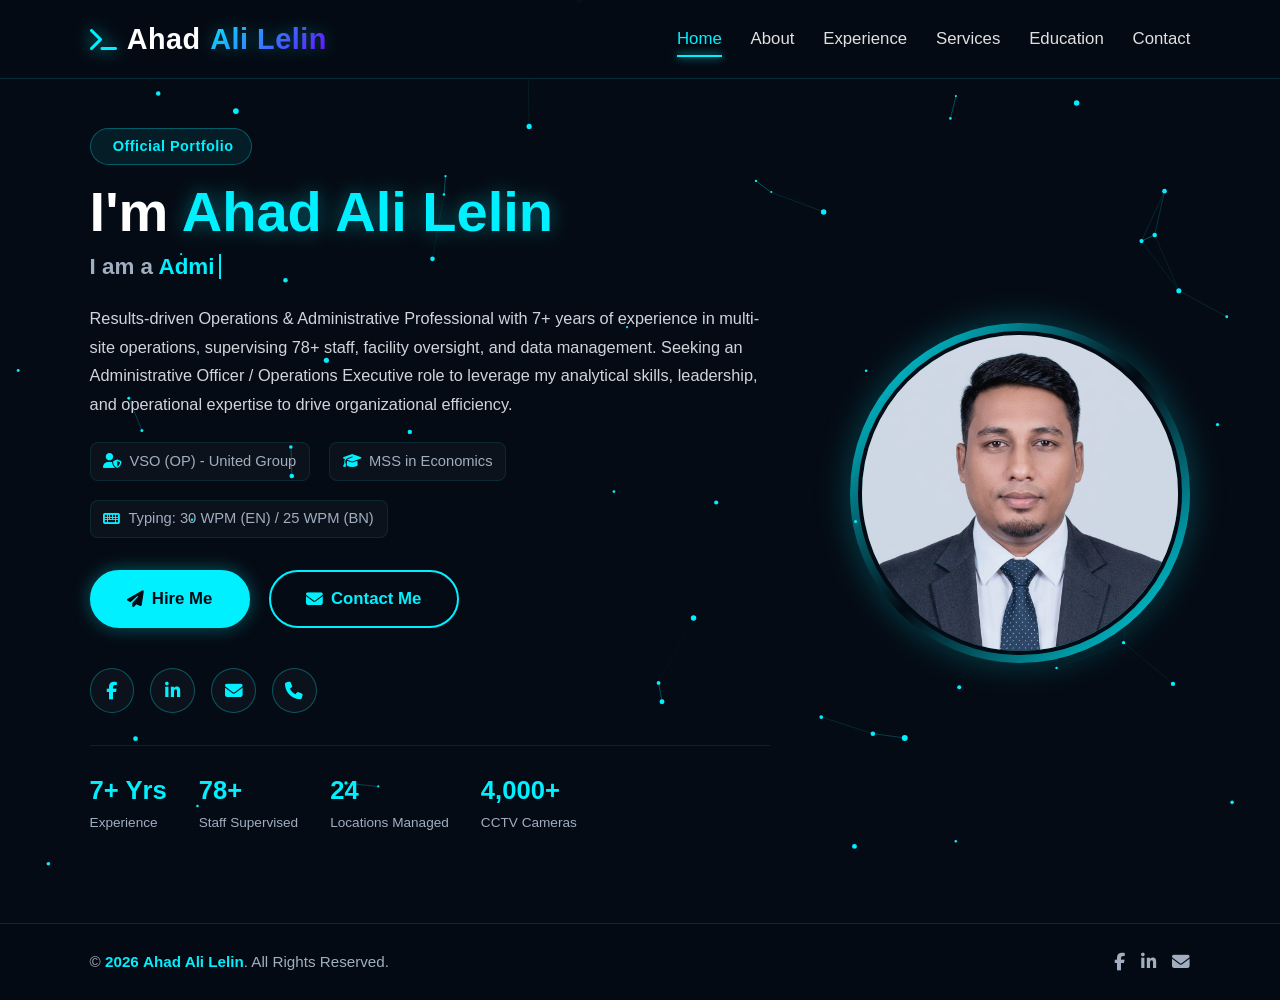
==== commit dd0766d4: "Update index.html" ====
--- a/index.html
+++ b/index.html
@@ -86,20 +86,16 @@
 
         .home-content p { font-size: 1.02rem; margin-bottom: 1.5rem; color: #d1d5db; line-height: 1.75; }
         
-        /* Modern Objective Box */
-        .objective-card {
-            background: rgba(0, 240, 255, 0.03);
-            border-left: 3px solid #00f0ff;
-            padding: 0.8rem 1.2rem;
-            border-radius: 0 8px 8px 0;
+        .cv-highlights {
+            display: flex;
+            flex-wrap: wrap;
+            gap: 1.2rem;
             margin-bottom: 2rem;
-            font-size: 0.95rem;
-            color: #e2e8f0;
-            display: flex;
-            align-items: center;
-            gap: 0.8rem;
-        }
-        .objective-card i { color: #00f0ff; font-size: 1.2rem; }
+            font-size: 0.92rem;
+            color: #a0aec0;
+        }
+        .cv-item { display: flex; align-items: center; gap: 0.5rem; background: rgba(255,255,255,0.03); padding: 0.4rem 0.8rem; border-radius: 8px; border: 1px solid rgba(0,240,255,0.1); }
+        .cv-item i { color: #00f0ff; }
 
         .btn-group { display: flex; gap: 1.2rem; align-items: center; margin-bottom: 2.5rem; flex-wrap: wrap; }
         .btn { display: inline-flex; align-items: center; gap: 0.5rem; padding: 0.85rem 2.2rem; background: #00f0ff; border-radius: 30px; box-shadow: 0 0 18px rgba(0, 240, 255, 0.35); font-size: 1.05rem; color: #050b14; text-decoration: none; font-weight: 700; transition: 0.3s ease; border: 2px solid #00f0ff; }
@@ -154,8 +150,7 @@
             .header { padding: 0.8rem 4%; } 
             section { padding: 6.5rem 4% 3rem; } 
             .home { flex-direction: column-reverse; text-align: center; gap: 3rem; } 
-            .btn-group, .social-media, .hero-stats { justify-content: center; } 
-            .objective-card { text-align: left; }
+            .btn-group, .social-media, .hero-stats, .cv-highlights { justify-content: center; } 
             .img-box { width: 280px; height: 280px; }
         }
 
@@ -192,15 +187,16 @@
 
     <section class="home">
         <div class="home-content">
-            <div class="greeting-badge"><i class="fa-solid fa-bullseye"></i> CAREER OBJECTIVE</div>
+            <div class="greeting-badge"><i class="fa-solid fa-sparkles"></i> Official Portfolio</div>
             <h1>I'm <span>Ahad Ali Lelin</span></h1>
             <div class="typing-title">I am a <span id="typed-text"></span></div>
             
-            <p>Results-driven Operations & Administrative Professional with 7+ years of experience in multi-site operations, supervising large-scale teams (78+ staff), facility oversight, and data management. Seeking an Administrative Officer / Operations Executive role to leverage my analytical skills, leadership, and operational expertise to drive organizational efficiency.</p>
-
-            <div class="objective-card">
-                <i class="fa-solid fa-chart-line"></i>
-                <span>Ready to optimize organizational workflow, multi-site logistics, and administrative performance.</span>
+            <p>Results-driven Operations & Administrative Professional with 7+ years of experience in multi-site operations, supervising 78+ staff, facility oversight, and data management. Seeking an Administrative Officer / Operations Executive role to leverage my analytical skills, leadership, and operational expertise to drive organizational efficiency.</p>
+
+            <div class="cv-highlights">
+                <div class="cv-item"><i class="fa-solid fa-user-shield"></i> VSO (OP) - United Group</div>
+                <div class="cv-item"><i class="fa-solid fa-graduation-cap"></i> MSS in Economics</div>
+                <div class="cv-item"><i class="fa-solid fa-keyboard"></i> Typing: 30 WPM (EN) / 25 WPM (BN)</div>
             </div>
             
             <div class="btn-group">
@@ -259,9 +255,12 @@
         const textArray = [
             "Administrative Officer",
             "Operations Executive",
-            "Multi-Site Operations Professional",
-            "Facility & Team Manager",
-            "Data & Advanced Excel Analyst"
+            "Operations & Admin Specialist",
+            "VSO (OP) - United Group",
+            "Central Control Room Expert",
+            "Data & Advanced Excel Analyst",
+            "Modern Web Designer",
+            "Graphic & Video Creator"
         ];
         let textIndex = 0;
         let charIndex = 0;
@@ -292,7 +291,7 @@
             if (textArray.length) setTimeout(type, 1000);
         });
 
-        // Canvas Background Animation
+        // Background Particles Canvas
         const canvas = document.getElementById('bg-canvas');
         const ctx = canvas.getContext('2d');
         let particlesArray = [];
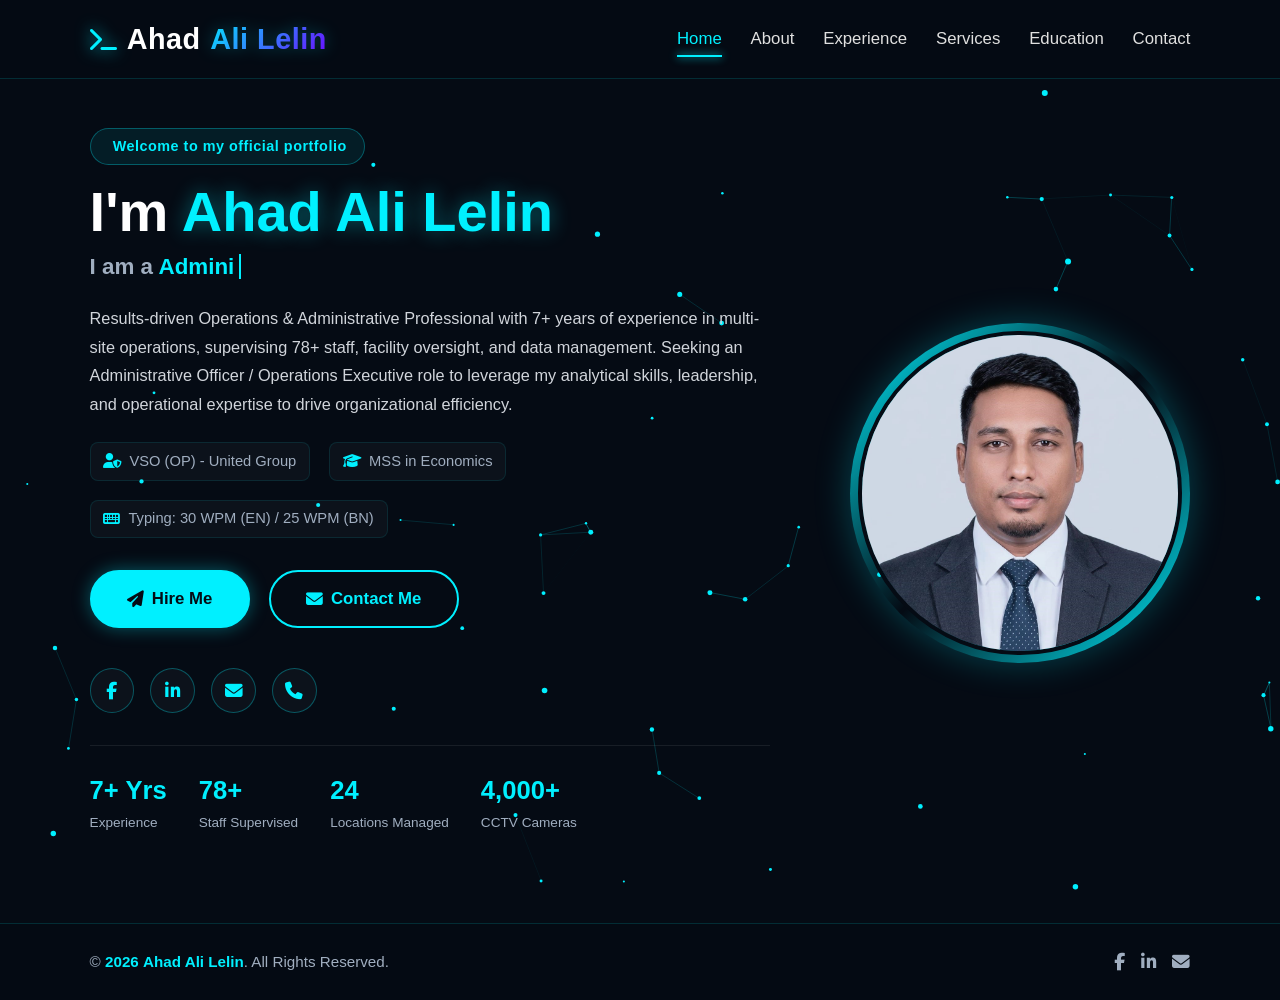
==== commit 2f4dfff7: "Update index.html" ====
--- a/index.html
+++ b/index.html
@@ -187,7 +187,7 @@
 
     <section class="home">
         <div class="home-content">
-            <div class="greeting-badge"><i class="fa-solid fa-sparkles"></i> Official Portfolio</div>
+            <div class="greeting-badge"><i class="fa-solid fa-sparkles"></i> Welcome to my official portfolio</div>
             <h1>I'm <span>Ahad Ali Lelin</span></h1>
             <div class="typing-title">I am a <span id="typed-text"></span></div>
             
@@ -255,8 +255,8 @@
         const textArray = [
             "Administrative Officer",
             "Operations Executive",
+            "Surveillance Officer",
             "Operations & Admin Specialist",
-            "VSO (OP) - United Group",
             "Central Control Room Expert",
             "Data & Advanced Excel Analyst",
             "Modern Web Designer",
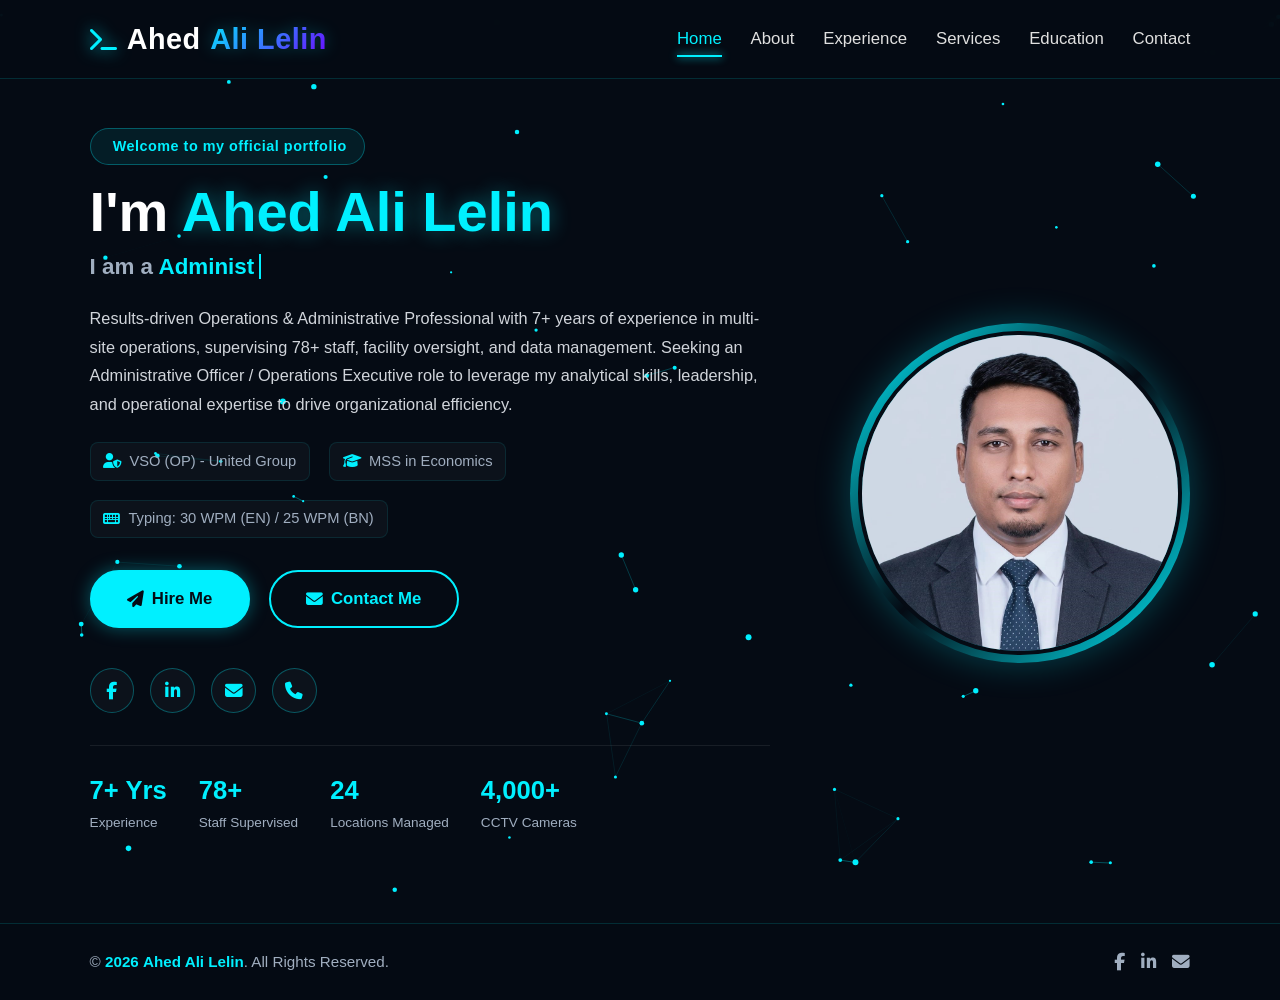
==== commit 08ed29b0: "Update index.html" ====
--- a/index.html
+++ b/index.html
@@ -172,7 +172,7 @@
 
     <header class="header">
         <a href="index.html" class="logo">
-            <i class="fa-solid fa-terminal logo-icon"></i> Ahad<span class="logo-accent"> Ali Lelin</span>
+            <i class="fa-solid fa-terminal logo-icon"></i> Ahed<span class="logo-accent"> Ali Lelin</span>
         </a>
         
         <nav class="navbar" id="navbar">
@@ -188,7 +188,7 @@
     <section class="home">
         <div class="home-content">
             <div class="greeting-badge"><i class="fa-solid fa-sparkles"></i> Welcome to my official portfolio</div>
-            <h1>I'm <span>Ahad Ali Lelin</span></h1>
+            <h1>I'm <span>Ahed Ali Lelin</span></h1>
             <div class="typing-title">I am a <span id="typed-text"></span></div>
             
             <p>Results-driven Operations & Administrative Professional with 7+ years of experience in multi-site operations, supervising 78+ staff, facility oversight, and data management. Seeking an Administrative Officer / Operations Executive role to leverage my analytical skills, leadership, and operational expertise to drive organizational efficiency.</p>
@@ -233,14 +233,14 @@
 
         <div class="home-img">
             <div class="img-box">
-                <img src="profile.jpg" alt="Ahad Ali Lelin">
+                <img src="profile.jpg" alt="Ahed Ali Lelin">
             </div>
         </div>
     </section>
 
     <footer class="footer">
         <div class="footer-content">
-            <p class="footer-text">&copy; <span id="year"></span> <span>Ahad Ali Lelin</span>. All Rights Reserved.</p>
+            <p class="footer-text">&copy; <span id="year"></span> <span>Ahed Ali Lelin</span>. All Rights Reserved.</p>
             <div class="footer-socials">
                 <a href="https://www.facebook.com/ahedali.co" target="_blank"><i class="fa-brands fa-facebook-f"></i></a>
                 <a href="https://www.linkedin.com/in/ahed-ali-1a391a42a" target="_blank"><i class="fa-brands fa-linkedin-in"></i></a>
